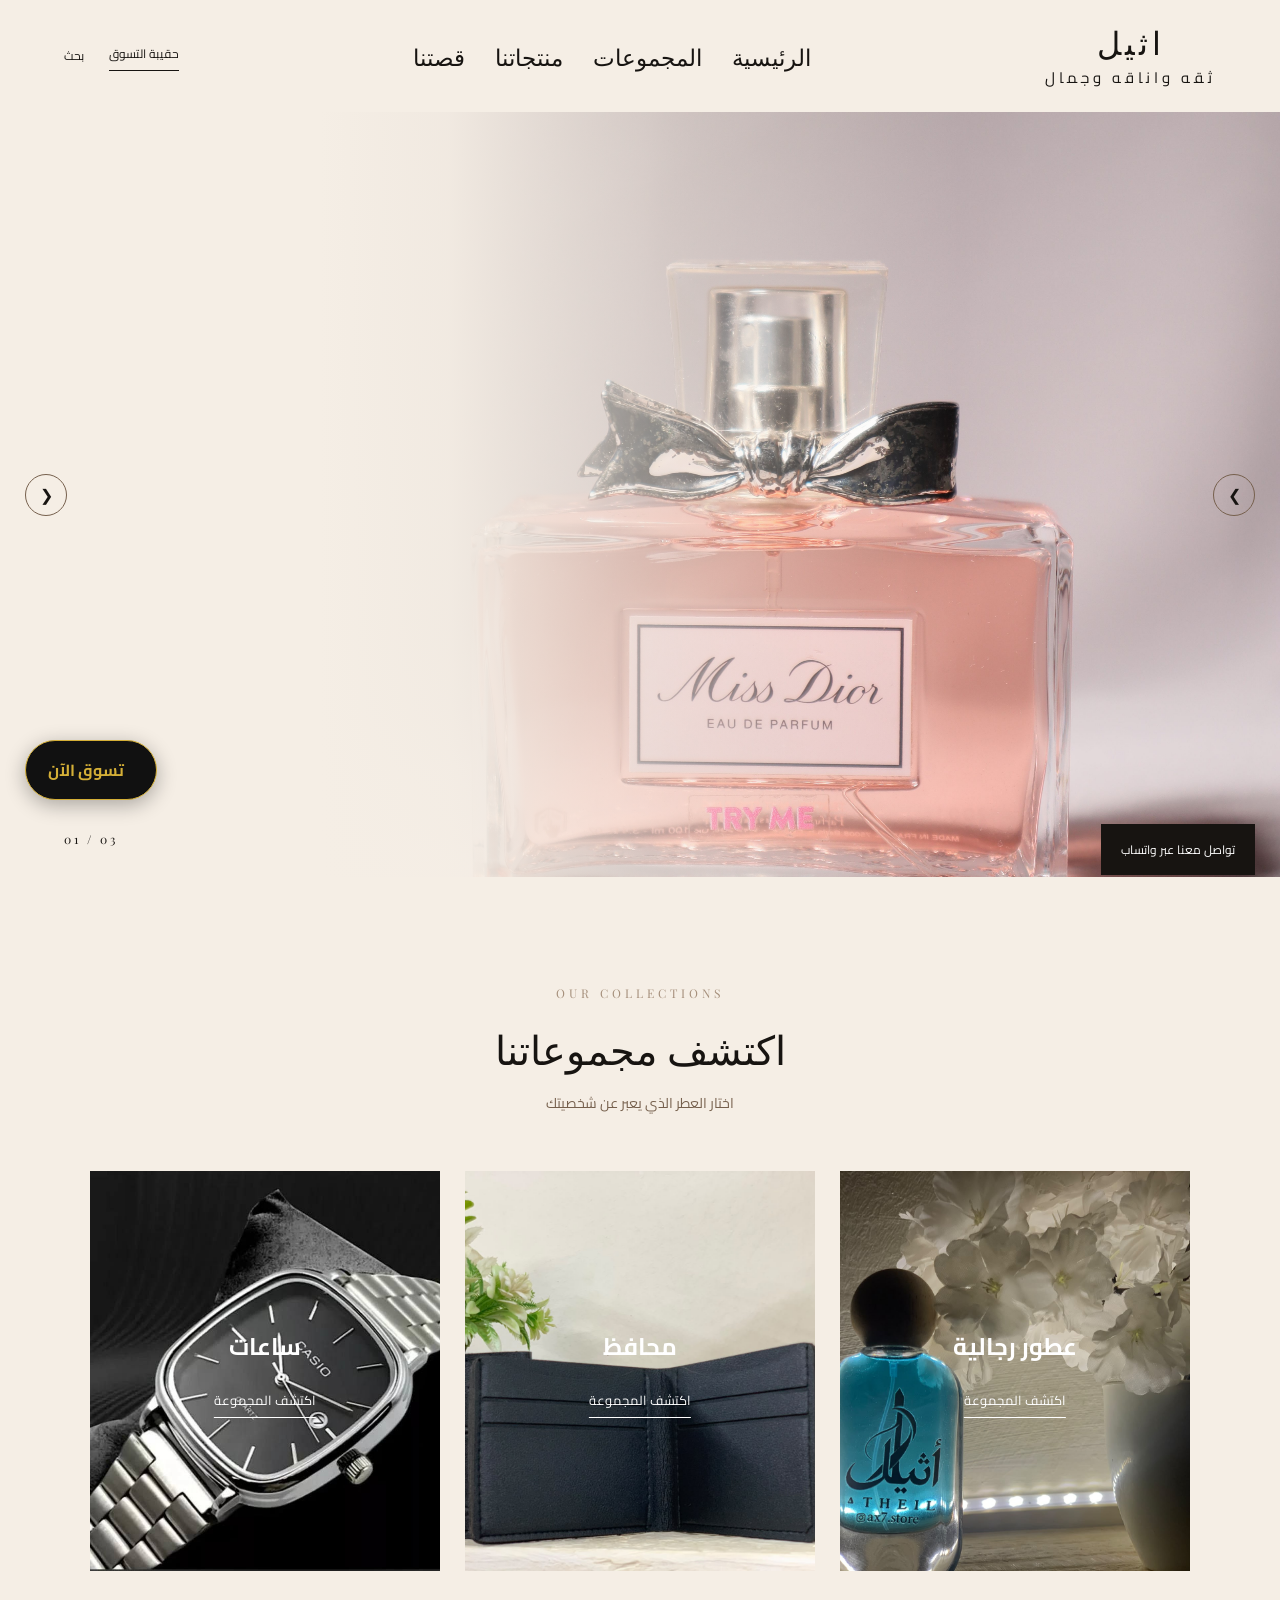
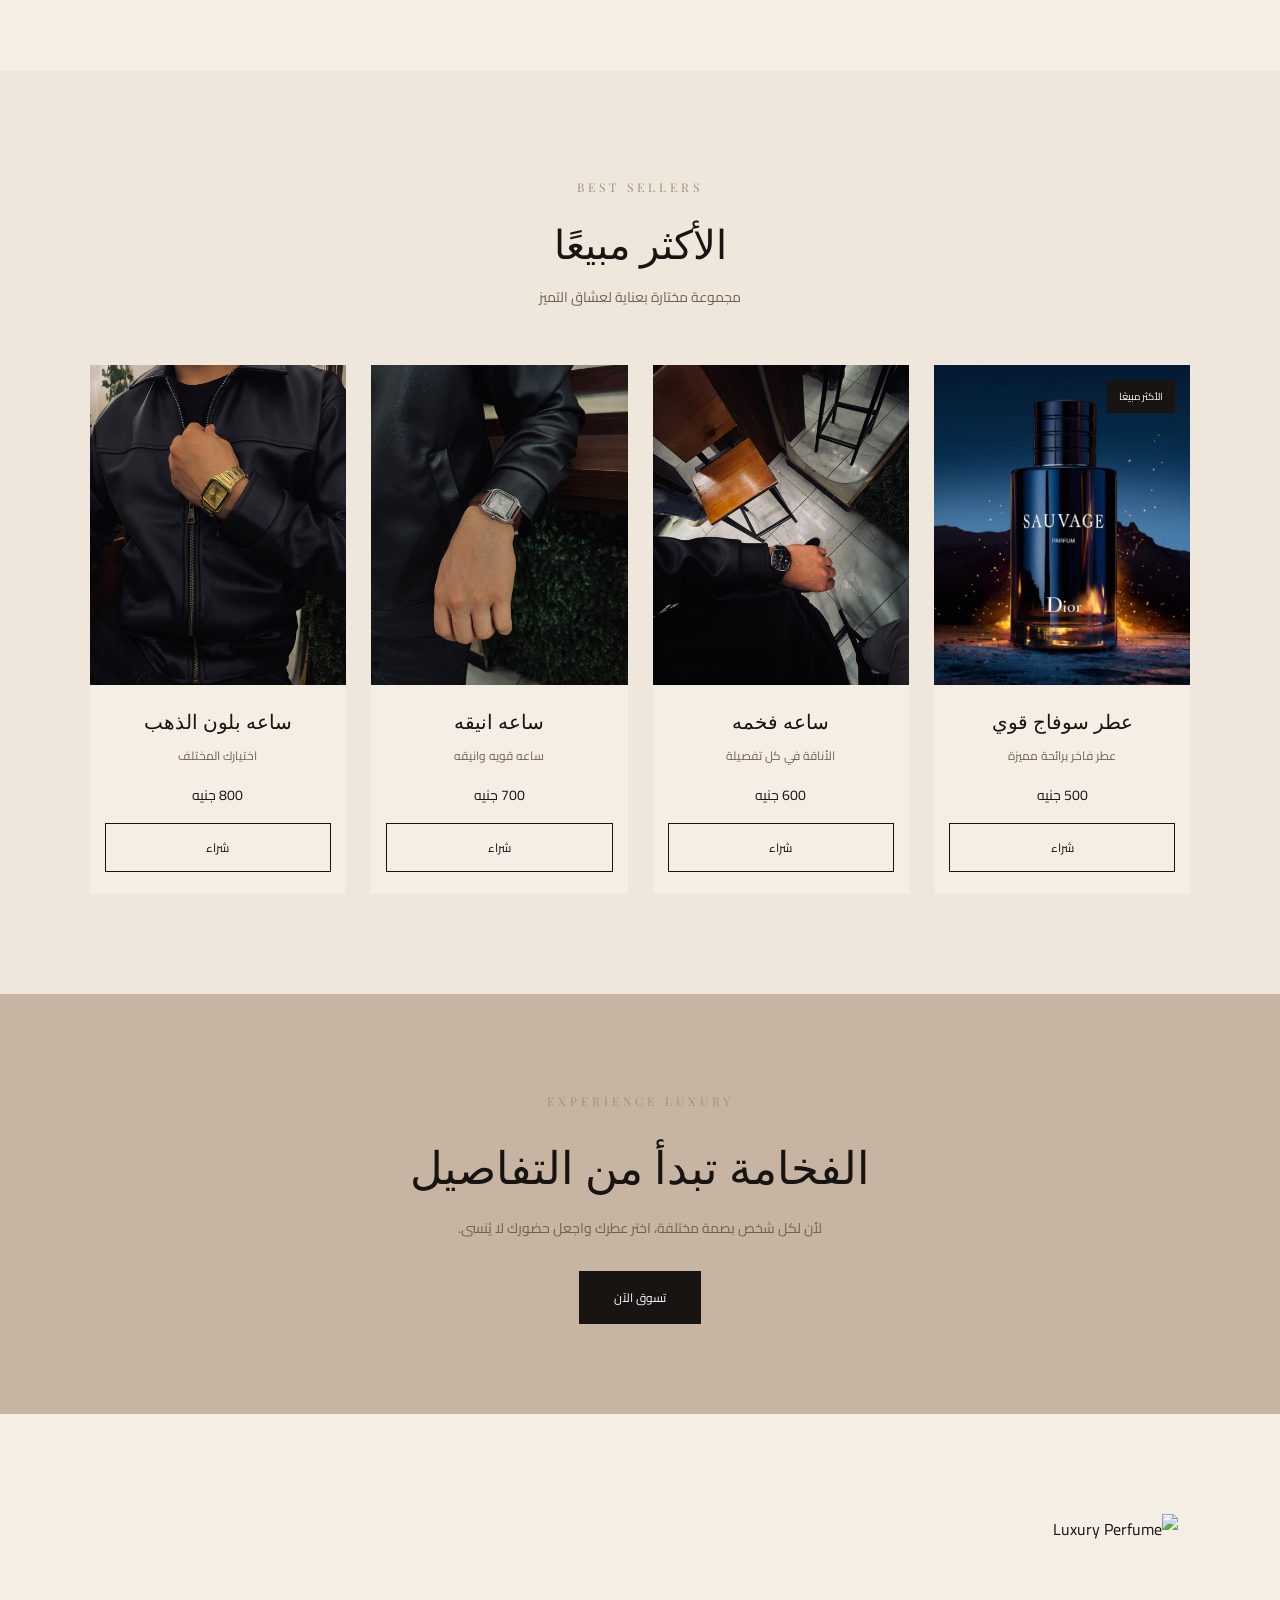
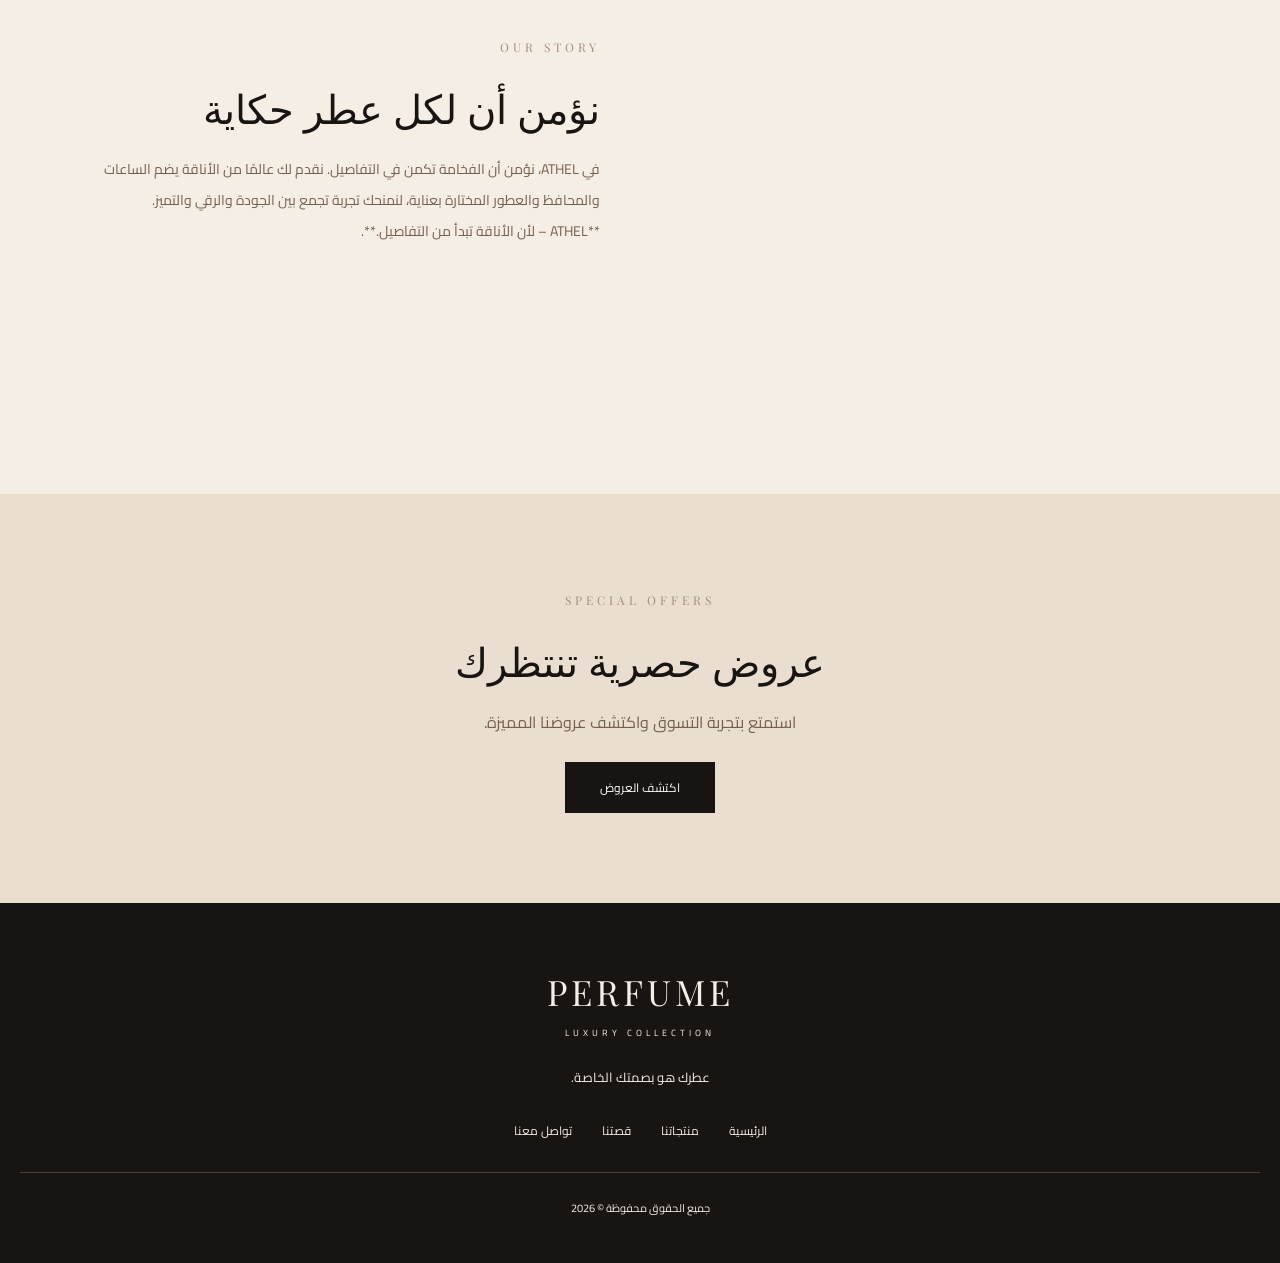
==== index.html @ c9f902d3 "Add files via upload" ====
<!DOCTYPE html>
<html lang="ar" dir="rtl">

<head>
    <meta charset="UTF-8">
    <meta name="viewport" content="width=device-width, initial-scale=1.0">

    <title>Luxury Perfume | عالم العطور الفاخرة</title>

    <link rel="stylesheet" href="./athel.css">
</head>

<body>

    <!-- Announcement Bar -->
<!-- 
    <div class="announcement">
        <p>اكتشف عالم الأناقة مع مجموعتنا الحصرية من العطور</p>
    </div>
 -->

    <!-- Header -->

    <header class="header">

        <nav class="navbar">

            <div class="nav-links">
                <a href="#home">الرئيسية</a>
                <a target="" href="index.html#collections">المجموعات</a>
                <a target="_blank" href="المنتجات.html">منتجاتنا</a>
                <a href="#about">قصتنا</a>
            </div>


            <div class="logo">
            <a href="#home"><h1 style="cursor: pointer;">اثيل</h1></a> 
                <span>ثقه واناقه وجمال</span>
            </div>


            <div class="nav-actions">

                <a href="#contact" class="search-btn">بحث</a>

                <a href="#products" class="cart-btn">
                    حقيبة التسوق
                </a>

            </div>

        </nav>

    </header>


    <!-- Hero Section -->

    <main>

        <section id="home" class="hero">

            <div class="hero-slides">

                <div class="hero-slide active"
                    style="background-image: url('./pexels-fashionneedles-32630385.jpg');">
                </div>

                <div class="hero-slide"
                    style="background-image: url('./pexels-rehman-yousaf-321165099-14490634.jpg');">
                </div>

                <div class="hero-slide"
                    style="background-image: url('./pexels-k-vi-le-nguy-n-513955044-16239693.jpg');">
                </div>

            </div>


            <div class="hero-overlay"></div>


            <div class="hero-content">

                <span>THE ART OF LUXURY</span>

                <h2>
                    عطرك هو <br>
                    بصمتك الخاصة
                </h2>

                <p>
                    اكتشف مجموعة استثنائية من العطور
                    التي تجمع بين الفخامة والجاذبية.
                </p>

                <a href="#collections" class="hero-btn">
                    اكتشف مجموعتنا
                </a>

            </div>


            <button class="slider-prev">&#10094;</button>

            <button class="slider-next">&#10095;</button>


            <div class="slider-dots"></div>


            <div class="hero-number">
                01 / 03
            </div>

        </section>


        <!-- Categories -->

        <section id="collections" class="collections">

            <div class="section-heading">

                <span>OUR COLLECTIONS</span>

                <h2>اكتشف مجموعاتنا</h2>

                <p>
                    اختار العطر الذي يعبر عن شخصيتك
                </p>

            </div>


            <div class="collection-container">

                <div class="collection-card-men">
                    <a href="#products">
    <img class="ime" src="./WhatsApp Image 2026-11-04 at 9.52.10 PM.jpeg" alt="">
</a>
                    <!-- <img class="ime" src="./luxury-black-perfume-bottle-with-gold-cap-dark-textured-background.jpg" alt=""> -->
                    <div class="collection-info">

                        <h3>عطور رجالية</h3>

                        <a href="#products">اكتشف المجموعة</a>

                    </div>

                </div>


                <div class="collection-card-women">
                <div>
                    <a href="#products">
                    <img src="./WhatsApp Image 2026-11-04 at 9.57.08 PM.jpeg" alt="" class="ime">
                    </a>
                </div>    
                <!-- <img src="./pexels-fashionneedles-32630384.jpg" alt="" class="ime"> -->
                    <div class="collection-info">

                        <h3>محافظ</h3>

                        <a href="#products">اكتشف المجموعة</a>

                    </div>

                </div>


                <div class="collection-card-unisex">
                    <a href="#products">
                        <img class="ime" src="./silver watch.jpeg
                        " alt="">
                    </a>
                    <!-- <img class="ime" src="./pexels-k-vi-le-nguy-n-513955044-16239693.jpg" alt=""> -->
                    <div class="collection-info">

                        <h3>ساعات</h3>

                        <a href="#products">اكتشف المجموعة</a>

                    </div>

                </div>

            </div>

        </section>


        <!-- Featured Products -->

        <section id="products" class="products">

            <div class="section-heading">

                <span>BEST SELLERS</span>

                <h2>الأكثر مبيعًا</h2>

                <p>
                    مجموعة مختارة بعناية لعشاق التميز
                </p>

            </div>


            <div class="products-container">


                <article class="product-card">

                    <div class="product-image">
                    <a target="_blank" href="https://wa.me/201154419037?text=اريد الاستفسار عن عطر السوفاج">
                        <img src="./Dior-Sauvage-ديور-ساڤاج-768x830.jpg" alt="Perfume One">

                        <span class="product-badge">الأكثر مبيعًا</span>
                    </a>
                    </div>

                    <div class="product-info">

                        <h3>عطر سوفاج قوي</h3>

                        <p>عطر فاخر برائحة مميزة</p>

                        <span class="price">500 جنيه</span>

                    <a href="https://wa.me/201154419037?text=اريد الاستفسار عن عطر السوفاج" target="_blank"><button>شراء</button></a>    

                    </div>

                </article>


                <article class="product-card">

                    <div class="product-image">

                    <a target="_blank" href="https://wa.me/201154419037?text=اريد الاستفسار عن الساعه الفخمه">   <img src="./WhatsApp Image 2026-11-04 at 9.48.28 PM.jpeg" alt="Perfume Two"></a>

                    </div>

                    <div class="product-info">

                        <h3>ساعه فخمه</h3>

                        <p>الأناقة في كل تفصيلة</p>

                        <span class="price">600 جنيه</span>

                    <a target="_blank" href="https://wa.me/201154419037?text=اريد الاستفسار عن الساعه الفخمه""><button>شراء</button></a>    

                    </div>

                </article>


                <article class="product-card">

                    <div class="product-image">

                    <a target="_blank" href="https://wa.me/201154419037?text=اريد الاستفسار عن الساعه الانيقه"><img src="./WhatsApp Image 2026-11-04 at 9.48.27 PM.jpeg" alt="Perfume Three"></a> 

                    </div>

                    <div class="product-info">

                        <h3>ساعه انيقه</h3>

                        <p>ساعه قويه وانيقه</p>

                        <span class="price">700 جنيه</span>

                    <a target="_blank" href="https://wa.me/201154419037?text=اريد الاستفسار عن الساعه الانيقه"><button>شراء</button></a>    

                    </div>

                </article>


                <article class="product-card">

                    <div class="product-image">

                    <a target="_blank" href="https://wa.me/201154419037?text=اريد الاستفسار عن الساعه الذهب"><img  src="./WhatsApp Image 2026-11-04 at 9.49.28 PM.jpeg" alt="Perfume Four"></a>    

                    </div>

                    <div class="product-info">

                        <h3>ساعه بلون الذهب</h3>

                        <p>اختيارك المختلف</p>

                        <span class="price">800 جنيه</span>

                    <a target="_blank" href="https://wa.me/201154419037?text=اريد الاستفسار عن الساعه الذهب"><button>شراء</button></a> 

                    </div>

                </article>


            </div>

        </section>


        <!-- Luxury Banner -->

        <section class="luxury-banner">

            <div class="banner-content">

                <span>EXPERIENCE LUXURY</span>

                <h2>الفخامة تبدأ من التفاصيل</h2>

                <p>
                    لأن لكل شخص بصمة مختلفة،
                    اختر عطرك واجعل حضورك لا يُنسى.
                </p>

                <a href="#products">تسوق الآن</a>

            </div>

        </section>


        <!-- About -->

        <section id="about" class="about">

            <div class="about-image">

                <img src="./تستوحي لوتاه للعطور ابتكاراتها النابضة بالفخامة من العطور من التراث الشرقي الأصيل الممزوج بالشذى الفرنسي ليقدم توليفات مميزة وفريدة من نوعها, سلكى عود__.jfif" alt="Luxury Perfume">

            </div>


            <div class="about-content">

                <span>OUR STORY</span>

                <h2>نؤمن أن لكل عطر حكاية</h2>

                <p>
في ATHEL، نؤمن أن الفخامة تكمن في التفاصيل.

نقدم لك عالمًا من الأناقة يضم الساعات والمحافظ والعطور المختارة بعناية، لنمنحك تجربة تجمع بين الجودة والرقي والتميز.

**ATHEL – لأن الأناقة تبدأ من التفاصيل.**.
                </p>

                <!-- <a href="#contact">اعرف المزيد</a> -->

            </div>

        </section>


        <!-- Offers -->

        <section id="offers" class="offers">

            <span>SPECIAL OFFERS</span>

            <h2>عروض حصرية تنتظرك</h2>

            <p>
                استمتع بتجربة التسوق واكتشف عروضنا المميزة.
            </p>

            <a href="#products">اكتشف العروض</a>

        </section>


        <!-- Contact -->

        <!-- <section id="contact" class="contact">

            <div class="section-heading">

                <span>CONTACT US</span>

                <h2>يسعدنا تواصلك معنا</h2>

            </div>


            <form class="contact-form">

                <input type="text" placeholder="الاسم بالكامل">

                <input type="tel" placeholder="رقم الهاتف">

                <input type="email" placeholder="البريد الإلكتروني">

                <textarea placeholder="اكتب رسالتك هنا"></textarea>

                <button type="submit">إرسال الرسالة</button>

            </form>

        </section> -->

    </main>


    <!-- Footer -->

    <footer class="footer">

        <div class="footer-logo">

            <h2>PERFUME</h2>

            <span>LUXURY COLLECTION</span>

        </div>


        <p>عطرك هو بصمتك الخاصة.</p>


        <div class="footer-links">

            <a href="#home">الرئيسية</a>

            <a href="#products">منتجاتنا</a>

            <a href="#about">قصتنا</a>

            <a href="#contact">تواصل معنا</a>

        </div>


        <p class="copyright">
            جميع الحقوق محفوظة © 2026
        </p>

    </footer>


    <!-- WhatsApp Button -->

    <a href="https://wa.me/201154419037" class="whatsapp">
        تواصل معنا عبر واتساب
    </a>

    <!-- Floating Shop Button -->
<a href="المنتجات.html" class="shop-float" target="_blank">

    <i class="fa-solid fa-bag-shopping"></i>

    <span>تسوق الآن</span>

</a>

    <script src="./ath.js"></script>

</body>

</html>
---- athel.css ----
/* ==========================
   1. COLORS & GLOBAL
========================== */

@import url('https://fonts.googleapis.com/css2?family=Cairo:wght@400;500;600;700&family=Playfair+Display:wght@400;500;600&display=swap');

:root {
    --cream: #F5EEE5;
    --ivory: #E9DED0;
    --sand: #C7B4A2;
    --taupe: #A58F7B;
    --brown: #76604D;
    --black: #171411;
    --white: #FFFFFF;
}

* {
    margin: 0;
    padding: 0;
    box-sizing: border-box;
}

html {
    scroll-behavior: smooth;
}

body {
    background: var(--cream);
    color: var(--black);
    font-family: 'Cairo', sans-serif;
}

a {
    text-decoration: none;
    color: inherit;
}

button,
input,
textarea {
    font: inherit;
}

button {
    cursor: pointer;
}

img {
    display: block;
    max-width: 100%;
}


/* ==========================
   2. ANNOUNCEMENT
========================== */

.announcement {
    background: var(--black);
    color: var(--cream);
    text-align: center;
    padding: 9px 15px;
    font-size: 12px;
    letter-spacing: 1px;
}

/* ==========================
   3. HEADER
========================== */

.header {
    width: 100%;
    padding: 20px 5%;
    background: var(--cream);
}

.navbar {
    display: flex;
    align-items: center;
    justify-content: space-between;
    direction: ltr;
    gap: 25px;
    flex-direction: row-reverse;
}

.logo {
    order: -1;
    text-align: center;
    flex-shrink: 0;
}

.logo h1 {
    font-family: 'Playfair Display', serif;
    font-size: 32px;
    font-weight: 400;
    letter-spacing: 4px;
}

.logo span {
    display: block;
    font-size: 15px;
    letter-spacing: 4px;
}

.nav-links {
    display: flex;
    align-items: center;
    gap: 30px;
    direction: ltr;
    flex-direction: row-reverse;
}

.nav-links a {
    font-family: 'Playfair Display', serif;
    font-size: 23px;
    transition: 0.3s;
}

.nav-links a:hover {
    color: var(--taupe);
}

.nav-actions {
    display: flex;
    align-items: center;
    gap: 25px;
    direction: ltr;
    font-size: 12px;
}

.search-btn {
    border-bottom: 1px solid transparent;
}

.search-btn:hover {
    border-color: var(--black);
}

.cart-btn {
    border-bottom: 1px solid var(--black);
    padding-bottom: 5px;
}


/* ==========================
   4. HERO SECTION
========================== */

.hero {
    position: relative;
    width: 100%;
    height: 85vh;
    min-height: 600px;
    max-height: 850px;

    display: flex;
    align-items: center;

    direction: ltr;
    overflow: hidden;

    background: var(--ivory);
}

.hero-slides {
    position: absolute;
    top: 0;
    right: 0;

    width: 80%;
    height: 100%;
}

.hero-slide {
    position: absolute;
    inset: 0;

    background-size: cover;
    background-position: center;

    opacity: 0;
    transition: opacity 1s ease;
}

.hero-slide.active {
    opacity: 1;
}

.hero-overlay {
    position: absolute;
    inset: 0;
    z-index: 1;

    background: linear-gradient(
        to right,
        var(--cream) 25%,
        rgba(245, 238, 229, 0.95) 35%,
        rgba(245, 238, 229, 0.45) 55%,
        transparent 75%
    );
}

.hero-content {
    position: relative;
    z-index: 2;

    width: 48%;
    padding: 0 7%;

    direction: rtl;
    text-align: right;
}


.hero-content span {
    display: block;

    font-family: 'Playfair Display', serif;
    font-size: 13px;
    letter-spacing: 4px;

    color: var(--taupe);
    margin-bottom: 25px;
}

.hero-content h2 {
    font-family: 'Playfair Display', serif;
    font-size: clamp(42px, 5vw, 68px);
    font-weight: 400;
    line-height: 1.35;

    margin-bottom: 20px;
}

.hero-content p {
    max-width: 400px;

    color: var(--brown);
    font-size: 14px;
    line-height: 2;

    margin-bottom: 30px;
}

.hero-btn {
    display: inline-block;

    background: var(--black);
    color: var(--white);

    padding: 15px 35px;
    font-size: 12px;

    transition: 0.3s;
}

.hero-btn:hover {
    background: var(--brown);
    transform: translateY(-3px);
}


/* HERO ARROWS */

.slider-prev,
.slider-next {
    position: absolute;
    top: 50%;
    transform: translateY(-50%);

    z-index: 4;

    width: 42px;
    height: 42px;

    border: 1px solid var(--brown);
    border-radius: 50%;

    background: transparent;
    color: var(--black);

    transition: 0.3s;
}

.slider-prev {
    right: 25px;
}

.slider-next {
    left: 25px;
}

.slider-prev:hover,
.slider-next:hover {
    background: var(--black);
    color: var(--white);
}


/* HERO DOTS */

.slider-dots {
    position: absolute;
    bottom: 30px;
    left: 50%;

    transform: translateX(-50%);

    display: flex;
    gap: 12px;

    z-index: 4;
}

.slider-dots span {
    width: 8px;
    height: 8px;

    border-radius: 50%;
    background: var(--taupe);

    cursor: pointer;
}

.slider-dots span.active {
    background: var(--black);
    transform: scale(1.3);
}


/* HERO NUMBER */

.hero-number {
    position: absolute;
    bottom: 30px;
    left: 5%;

    z-index: 4;

    font-family: 'Playfair Display', serif;
    font-size: 12px;
    letter-spacing: 3px;
}


/* ==========================
   5. SECTION HEADINGS
========================== */

.section-heading {
    text-align: center;
    margin-bottom: 55px;
}

.section-heading span,
.about-content span,
.luxury-banner span,
.offers span {
    font-family: 'Playfair Display', serif;
    font-size: 12px;
    letter-spacing: 4px;
    color: var(--taupe);
}

.section-heading h2 {
    font-family: 'Playfair Display', serif;
    font-size: 40px;
    font-weight: 400;
    margin: 15px 0;
}

.section-heading p {
    color: var(--brown);
    font-size: 14px;
}


/* ==========================
   6. COLLECTIONS
========================== */

.collections {
    padding: 100px 7%;
    background: var(--cream);
}

.collection-container {
    display: grid;
    grid-template-columns: repeat(3, 1fr);
    gap: 25px;
}

.collection-card {
    position: relative;

    min-height: 400px;

    display: flex;
    align-items: end;
    justify-content: center;

    padding: 35px;

    background-color: var(--sand);
    background-size: cover;
    background-position: center;

    overflow: hidden;
}

.collection-card::before {
    content: "";
    position: absolute;
    inset: 0;

    background: linear-gradient(
        to top,
        rgba(23, 20, 17, 0.7),
        transparent
    );
}

.collection-info {
    position: absolute;
    z-index: 2;
    text-align: center;
    color: var(--white);
    width: 100%;
    top: 50%;
    left: 50%;
    transform: translate(-50%,-50%);
}

.collection-info h3 {
    font-size: 24px;
    margin-bottom: 15px;
}

.collection-info a {
    display: inline-block;
    border-bottom: 1px solid var(--white);
    padding-bottom: 5px;
    font-size: 13px;
}


/* ==========================
   7. PRODUCTS
========================== */

.products {
    padding: 100px 7%;
    background: #EFE6DC;
}

.ime {
    width: 100%;
    height: 100%;
    object-fit: cover;
    position: absolute;
    cursor: pointer;
    transition: all 0.4s ease;
}

.ime:hover {
    transform: scale(1.1);
    filter: brightness(50%);
    border: 2px solid gold;
}

.products-container {
    display: grid;
    grid-template-columns: repeat(4, 1fr);
    gap: 25px;
}

.product-card {
    background: var(--cream);
    transition: 0.3s;
}

.product-card:hover {
    transform: translateY(-7px);
}

.product-image {
    height: 320px;
    position: relative;
    overflow: hidden;
    background: var(--ivory);
    cursor: pointer;
}

.product-image img {
    width: 100%;
    height: 100%;
    object-fit: cover;
    transition: 0.5s;
}

.product-card:hover .product-image img {
    transform: scale(1.06);
}

.product-badge {
    position: absolute;
    top: 15px;
    right: 15px;

    background: var(--black);
    color: var(--white);

    padding: 7px 12px;
    font-size: 10px;
}

.product-info {
    padding: 22px 15px;
    text-align: center;
}
.collection-card-men{
    position: relative;
    min-height: 400px;
    cursor: pointer;
}

.collection-card-unisex{
    position: relative;
    min-height: 400px;
}

.collection-card-women{
    position: relative;
    min-height: 400px;
    cursor: pointer;
}
.product-info h3 {
    font-family: 'Playfair Display', serif;
    font-size: 20px;
    font-weight: 400;
}

.product-info p {
    color: var(--brown);
    font-size: 12px;
    margin: 10px 0;
}

.price {
    display: block;
    font-size: 14px;
    margin: 15px 0;
}

.product-info button {
    width: 100%;
    padding: 12px;

    border: 1px solid var(--black);
    background: transparent;

    color: var(--black);
    font-size: 12px;

    transition: 0.3s;
}

.product-info button:hover {
    background: var(--black);
    color: var(--white);
}


/* ==========================
   8. LUXURY BANNER
========================== */

.luxury-banner {
    min-height: 420px;

    display: flex;
    align-items: center;
    justify-content: center;

    text-align: center;

    padding: 70px 20px;

    background: var(--sand);
}

.banner-content h2 {
    font-family: 'Playfair Display', serif;
    font-size: 45px;
    font-weight: 400;
    margin: 20px 0;
}

.banner-content p {
    color: var(--brown);
    font-size: 14px;
    margin-bottom: 30px;
}

.banner-content a {
    display: inline-block;

    padding: 15px 35px;

    background: var(--black);
    color: var(--white);

    font-size: 12px;
}


/* ==========================
   9. ABOUT
========================== */

.about {
    padding: 100px 8%;

    display: flex;
    align-items: center;
    gap: 80px;

    background: var(--cream);
}

.about-image {
    width: 50%;
    border-radius: 3px;
}

.about-image img {
    width: 100%;
    height: 480px;
    object-fit: cover;

}

.about-content {
    width: 50%;
}

.about-content h2 {
    font-family: 'Playfair Display', serif;
    font-size: 40px;
    font-weight: 400;
    margin: 20px 0;
}

.about-content p {
    color: var(--brown);
    font-size: 14px;
    line-height: 2.2;
    margin-bottom: 30px;
}

.about-content a {
    display: inline-block;
    border-bottom: 1px solid var(--black);
    padding-bottom: 8px;
}


/* ==========================
   10. OFFERS
========================== */

.offers {
    padding: 90px 20px;
    text-align: center;
    background: var(--ivory);
}

.offers h2 {
    font-family: 'Playfair Display', serif;
    font-size: 40px;
    font-weight: 400;
    margin: 20px 0;
}

.offers p {
    color: var(--brown);
    margin-bottom: 25px;
}

.offers a {
    display: inline-block;

    padding: 14px 35px;

    background: var(--black);
    color: var(--white);

    font-size: 12px;
}


/* ==========================
   11. CONTACT
========================== */

.contact {
    padding: 100px 20px;
    background: var(--cream);
}

.contact-form {
    max-width: 650px;
    margin: auto;

    display: flex;
    flex-direction: column;
    gap: 18px;
}

.contact-form input,
.contact-form textarea {
    width: 100%;
    padding: 16px;

    border: 1px solid var(--sand);
    background: transparent;

    outline: none;
    font-size: 13px;
}

.contact-form input:focus,
.contact-form textarea:focus {
    border-color: var(--black);
}

.contact-form textarea {
    min-height: 150px;
    resize: vertical;
}

.contact-form button {
    padding: 16px;

    border: none;
    background: var(--black);
    color: var(--white);

    transition: 0.3s;
}

.contact-form button:hover {
    background: var(--brown);
}

/* الحالة قبل ظهور العنصر */

.reveal {
opacity: 0;
transform: translateY(60px);
transition: opacity 0.9s ease, transform 0.9s ease;
}

/* الحالة بعد ظهور العنصر */

.reveal.show {
opacity: 1;
transform: translateY(0);
}

/* كروت المنتجات */

.product-card,
.collection-card-men,
.collection-card-women,
.collection-card-unisex {
transition: opacity 0.8s ease, transform 0.8s ease;
}

/* حركة الصور */

.about-image img,
.product-image img {
transition: transform 0.6s ease;
}

.product-card.show:hover {
transform: translateY(-8px);
}

/* صفحة الكوليكشن */
/* ATHEEL COLLECTIONS */

.atheel-collections .atheel-collection-grid {
    display: grid;
    grid-template-columns: repeat(3, 1fr);
    gap: 25px;
    padding: 30px 5%;
}

.atheel-collections .atheel-collection-card {
    position: relative;
    display: block;
    height: 450px;
    overflow: hidden;
    border-radius: 12px;
    text-decoration: none;
    background: #111;
}

.atheel-collections .atheel-collection-card img {
    width: 100%;
    height: 100%;
    object-fit: cover;
    display: block;
    transition: transform 0.7s ease;
}

.atheel-collections .atheel-collection-card:hover img {
    transform: scale(1.08);
}

.atheel-collections .atheel-collection-overlay {
    position: absolute;
    inset: 0;
    display: flex;
    flex-direction: column;
    justify-content: flex-end;
    padding: 30px;
    color: white;
    background: linear-gradient(
        to top,
        rgba(0,0,0,0.9),
        transparent
    );
}

.atheel-collections .atheel-collection-overlay h3 {
    font-size: 30px;
    margin: 12px 0;
}

.atheel-collections .atheel-collection-overlay p {
    color: #ddd;
}

.atheel-collections .atheel-collection-overlay span {
    color: #d6b982;
}

/* Products Hero */

.products-hero {
    min-height: 350px;
    background: linear-gradient(rgba(0,0,0,.65), rgba(0,0,0,.65)),
    url("images/products-bg.jpg") center/cover;

    display: flex;
    justify-content: center;
    align-items: center;
    text-align: center;
    color: white;
}

.products-hero-content span {
    color: #c5a572;
    letter-spacing: 4px;
    font-size: 13px;
}

.products-hero-content h1 {
    font-size: 42px;
    margin: 15px 0;
}

.products-hero-content p {
    color: #ddd;
}


/* Products Section */

.atheel-products {
    padding: 80px 7%;
    background: #f8f6f2;
}

.atheel-products-heading {
    text-align: center;
    margin-bottom: 40px;
}

.atheel-products-heading span {
    color: #b18a52;
    letter-spacing: 3px;
    font-size: 13px;
}

.atheel-products-heading h2 {
    font-size: 35px;
    color: #171717;
    margin: 10px 0;
}

.atheel-products-heading p {
    color: #777;
}


/* Filter */

.products-filter {
    display: flex;
    justify-content: center;
    gap: 15px;
    flex-wrap: wrap;
    margin-bottom: 45px;
}

.products-filter button {
    border: 1px solid #d6c5a8;
    background: transparent;
    padding: 10px 25px;
    cursor: pointer;
    transition: .3s;
    font-family: inherit;
}

.products-filter button:hover,
.products-filter .filter-active {
    background: #171717;
    color: white;
    border-color: #171717;
}


/* Products Grid */

.atheel-products-grid {
    display: grid;
    grid-template-columns: repeat(4, minmax(0, 1fr));
    gap: 20px;
    width: 100%;
    align-items: stretch;
}


/* Product Card */

.atheel-products-grid .atheel-product-card {
    width: 100%;
    min-width: 0;
    height: 430px;
    margin: 0;
    box-sizing: border-box;
    display: flex;
    flex-direction: column;
    background: white;
    overflow: hidden;
    border: 1px solid #eee;
    transition: .4s;
}

.atheel-products-grid .atheel-product-card:hover {
    transform: translateY(-10px);
    box-shadow: 0 15px 35px rgba(0, 0, 0, .12);
}


/* Product Image */

.atheel-products-grid .atheel-product-image {
    width: 100%;
    height: 240px;
    flex-shrink: 0;
    position: relative;
    overflow: hidden;
    background: #eee;
}

.atheel-products-grid .atheel-product-image img {
    width: 100%;
    height: 100%;
    object-fit: cover;
    transition: .5s;
}

.atheel-products-grid .atheel-product-card:hover .atheel-product-image img {
    transform: scale(1.08);
}

.atheel-products-grid .product-badge {
    position: absolute;
    top: 15px;
    right: 15px;
    z-index: 2;
    padding: 6px 12px;
    background: #171717;
    color: white;
    font-size: 11px;
}


/* Product Info */

.atheel-products-grid .atheel-product-info {
    flex: 1;
    display: flex;
    flex-direction: column;
    padding: 20px;
}

.atheel-products-grid .atheel-product-info > span {
    color: #b18a52;
    font-size: 11px;
    letter-spacing: 2px;
}

.atheel-products-grid .atheel-product-info h3 {
    margin: 10px 0;
    color: #222;
    font-size: 19px;
}

.atheel-products-grid .atheel-product-info p {
    flex: 1;
    color: #888;
    font-size: 13px;
    line-height: 1.8;
}


/* Price and Button */

.atheel-products-grid .product-bottom {
    display: flex;
    justify-content: space-between;
    align-items: center;
    margin-top: auto;
    padding-top: 20px;
}

.atheel-products-grid .product-bottom strong {
    color: #171717;
    font-size: 15px;
}

.atheel-products-grid .product-bottom a {
    padding: 9px 14px;
    background: #171717;
    color: white;
    text-decoration: none;
    font-size: 12px;
    transition: .3s;
}

.atheel-products-grid .product-bottom a:hover {
    background: #b18a52;
}

/* WhatsApp Floating Button products */

.whatsapp-float {
    position: fixed;
    bottom: 25px;
    left: 25px;
    z-index: 9999;

    display: flex;
    align-items: center;
    gap: 10px;

    background: #25D366;
    color: white;

    padding: 14px 20px;
    border-radius: 50px;

    text-decoration: none;
    font-size: 16px;
    font-weight: bold;

    box-shadow: 0 5px 20px rgba(0,0,0,0.25);

    animation: whatsappPulse 2s infinite;
    transition: 0.3s ease;
}

.whatsapp-float i {
    font-size: 27px;
}

.whatsapp-float:hover {
    transform: scale(1.1);
    background: #128C7E;
}

/* Floating Shop Button */

.shop-float {
    position: fixed;
    bottom: 100px;
    left: 25px;
    z-index: 9998;

    display: flex;
    align-items: center;
    gap: 10px;

    background: #111;
    color: #d4af37;

    padding: 14px 22px;
    border-radius: 50px;

    text-decoration: none;
    font-size: 16px;
    font-weight: bold;

    border: 1px solid #d4af37;

    box-shadow: 0 5px 20px rgba(0,0,0,0.3);

    transition: 0.3s ease;

    animation: shopMove 2s infinite;
}

.shop-float i {
    font-size: 22px;
}

.shop-float:hover {
    background: #d4af37;
    color: #111;
    transform: scale(1.08);
}

/* Animation */

@keyframes shopMove {
    0%, 100% {
        transform: translateY(0);
    }

    50% {
        transform: translateY(-7px);
    }
}

/* Mobile */

@media (max-width: 600px) {
    .shop-float {
        left: 15px;
        bottom: 90px;
        padding: 12px 17px;
        font-size: 14px;
    }
}

/* Pulse Animation */

@keyframes whatsappPulse {
    0% {
        box-shadow: 0 0 0 0 rgba(37,211,102,0.6);
    }

    70% {
        box-shadow: 0 0 0 15px rgba(37,211,102,0);
    }

    100% {
        box-shadow: 0 0 0 0 rgba(37,211,102,0);
    }
}


/* Products Responsive */

@media (max-width: 1000px) {
    .atheel-products-grid {
        grid-template-columns: repeat(3, minmax(0, 1fr));
    }
}

@media (max-width: 700px) {
    .atheel-products-grid {
        grid-template-columns: repeat(2, minmax(0, 1fr));
        gap: 12px;
    }

    .atheel-products-grid .atheel-product-card {
        height: 390px;
    }

    .atheel-products-grid .atheel-product-image {
        height: 190px;
    }

    .atheel-products-grid .atheel-product-info {
        padding: 12px;
    }

    .atheel-products-grid .product-bottom {
        flex-direction: column;
        align-items: flex-start;
        gap: 12px;
    }

    .products-hero-content h1 {
        font-size: 29px;
    }
}

@media (max-width: 400px) {
    .atheel-products-grid {
        grid-template-columns: 1fr;
    }
}

@media (max-width: 850px) {
    .atheel-collections .atheel-collection-grid {
        grid-template-columns: repeat(2, 1fr);
    }
}

@media (max-width: 600px) {
    .atheel-collections .atheel-collection-grid {
        grid-template-columns: 1fr;
    }

    .atheel-collections .atheel-collection-card {
        height: 380px;
    }
}
/* احترام إعدادات تقليل الحركة */

@media (prefers-reduced-motion: reduce) {
.reveal,
.product-card,
.collection-card-men,
.collection-card-women,
.collection-card-unisex {
transition: none;
transform: none;
}
}



/* ==========================
   12. FOOTER
========================== */

.footer {
    padding: 65px 20px 25px;

    text-align: center;

    background: var(--black);
    color: var(--cream);
}

.footer-logo h2 {
    font-family: 'Playfair Display', serif;
    font-size: 35px;
    font-weight: 400;
    letter-spacing: 4px;
}

.footer-logo span {
    font-size: 9px;
    letter-spacing: 4px;
}

.footer > p {
    margin: 20px 0;
    font-size: 13px;
}

.footer-links {
    display: flex;
    justify-content: center;
    flex-wrap: wrap;
    gap: 30px;
    margin: 30px 0;
}

.footer-links a {
    font-size: 12px;
    transition: 0.3s;
}

.footer-links a:hover {
    color: var(--sand);
}

.footer .copyright {
    border-top: 1px solid #49423B;
    padding-top: 25px;
    font-size: 11px;
}


/* ==========================
   13. WHATSAPP
========================== */

.whatsapp {
    position: fixed;
    bottom: 25px;
    right: 25px;

    padding: 14px 20px;

    background: var(--black);
    color: var(--white);

    font-size: 12px;
    z-index: 10;

    transition: 0.3s;
}

.whatsapp:hover {
    background: var(--brown);
}


/* ==========================
   14. RESPONSIVE
========================== */

@media (max-width: 1000px) {

    .nav-links {
        gap: 15px;
    }

    .products-container {
        grid-template-columns: repeat(2, 1fr);
    }

    .hero-content h2 {
        font-size: 45px;
    }

}


@media (max-width: 768px) {

    .header {
        padding: 20px;
    }

    .navbar {
        flex-wrap: wrap;
        justify-content: space-between;
    }

    .nav-links {
        order: 3;
        width: 100%;
        justify-content: center;
        flex-wrap: wrap;
        gap: 18px;
    }

    .logo h1 {
        font-size: 27px;
    }

    .nav-actions {
        gap: 10px;
    }


    .hero {
        height: 650px;
        min-height: 0;
    }

    .hero-slides {
        width: 100%;
    }

    .hero-overlay {
        background: linear-gradient(
            to top,
            rgba(245, 238, 229, 0.98),
            rgba(245, 238, 229, 0.8),
            transparent
        );
    }

    .hero-content {
        width: 100%;
        padding: 25px;
        text-align: center;
    }

    .hero-content p {
        margin-left: auto;
        margin-right: auto;
    }

    .hero-content h2 {
        font-size: 42px;
    }


    .collection-container {
        grid-template-columns: 1fr;
    }

    .collection-card {
        min-height: 350px;
    }


    .products-container {
        grid-template-columns: repeat(2, 1fr);
        gap: 12px;
    }

    .product-image {
        height: 220px;
    }

    .product-info {
        padding: 15px 8px;
    }


    .about {
        flex-direction: column;
        gap: 35px;
    }

    .about-image,
    .about-content {
        width: 100%;
    }

    .about-image img {
        height: 350px;
    }


    .banner-content h2,
    .offers h2 {
        font-size: 32px;
    }

}


@media (max-width: 420px) {

    .products-container {
        grid-template-columns: 1fr;
    }

    .product-image {
        height: 300px;
    }

    .nav-links a {
        font-size: 11px;
    }

    .hero-content h2 {
        font-size: 35px;
    }

}
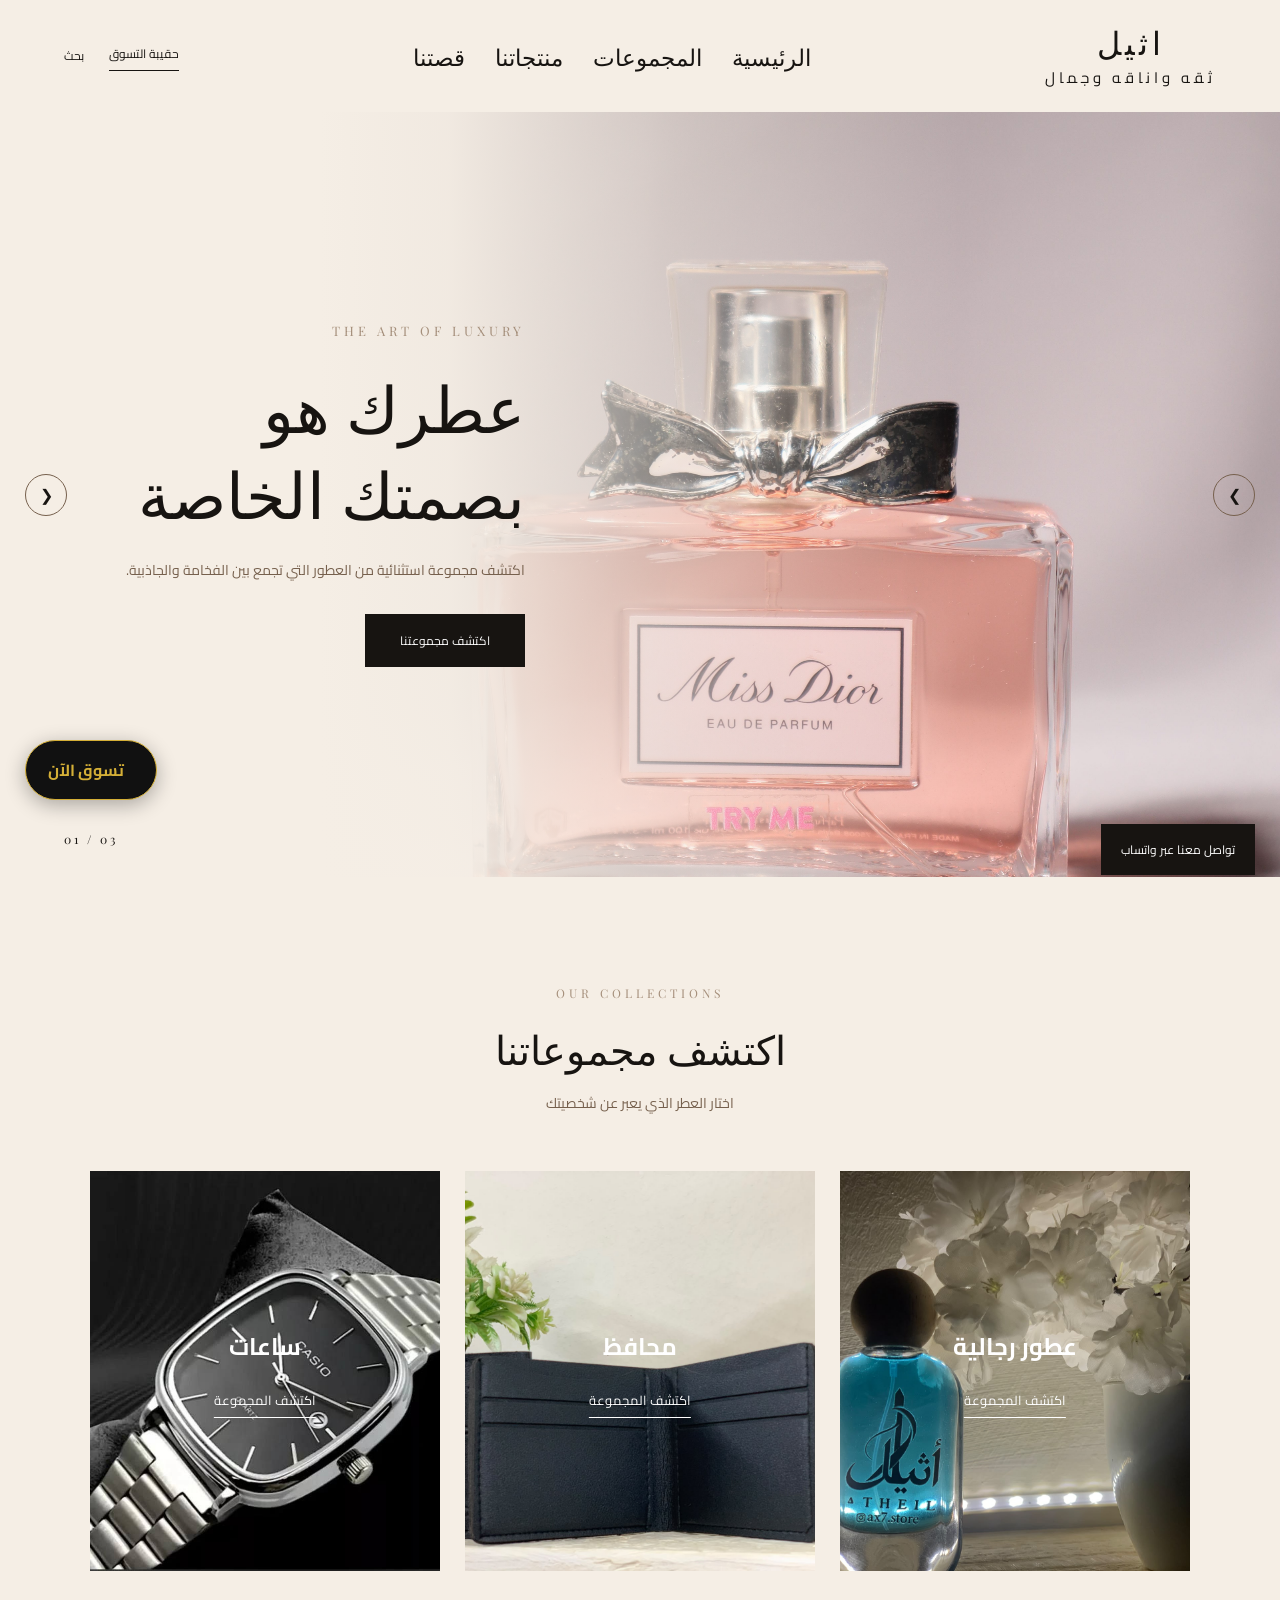
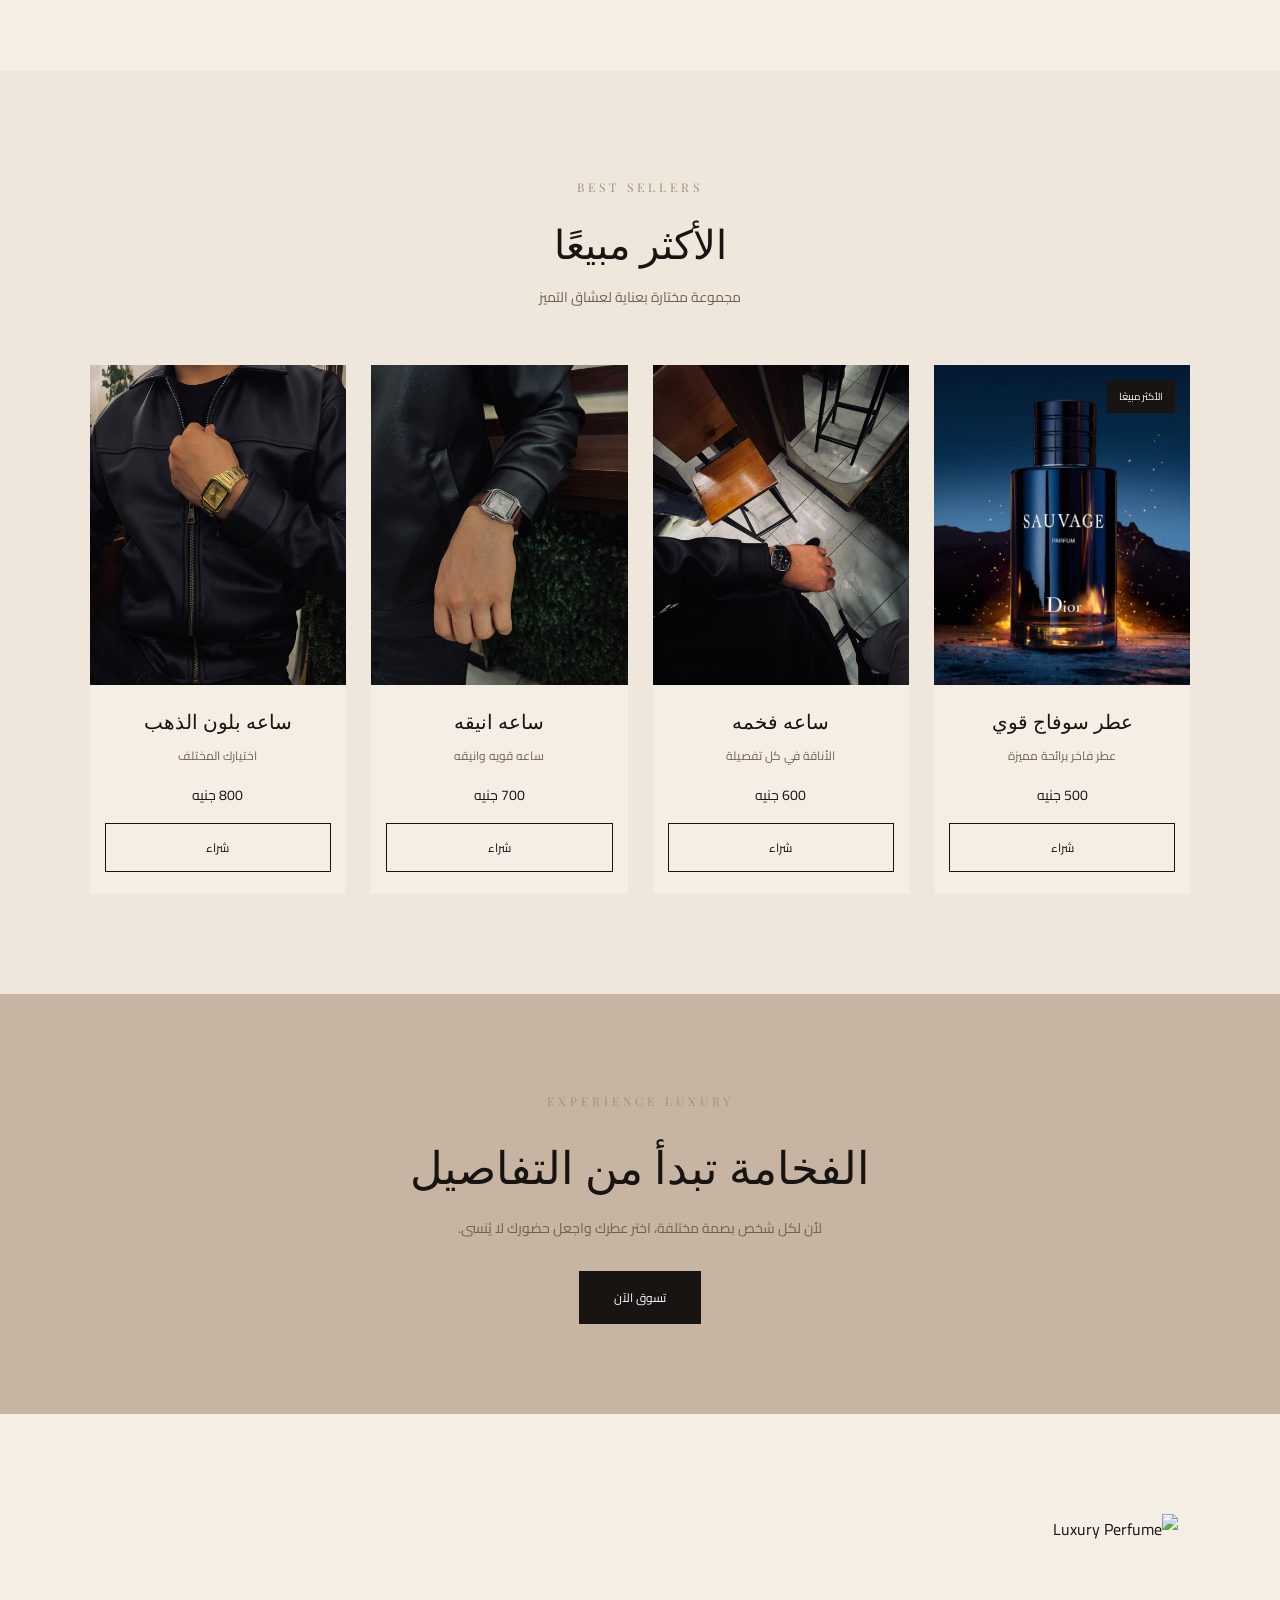
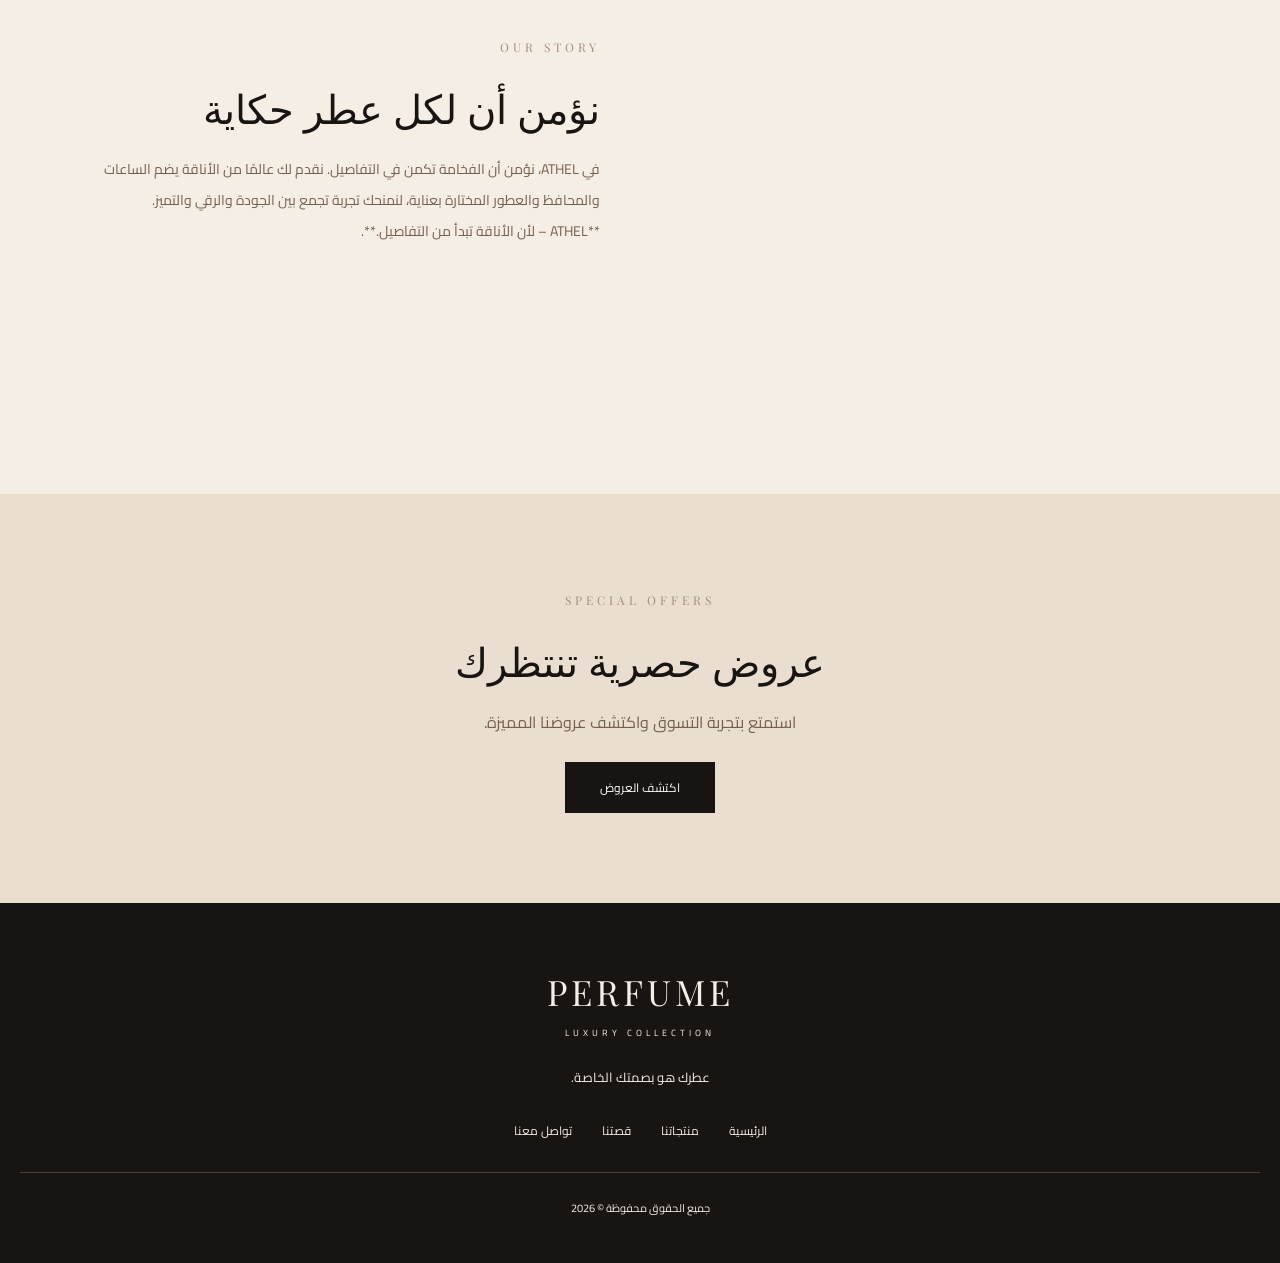
==== commit 37ad20af: "Add files via upload" ====
--- a/index.html
+++ b/index.html
@@ -337,7 +337,7 @@
 
             <div class="about-image">
 
-                <img src="./تستوحي لوتاه للعطور ابتكاراتها النابضة بالفخامة من العطور من التراث الشرقي الأصيل الممزوج بالشذى الفرنسي ليقدم توليفات مميزة وفريدة من نوعها, سلكى عود__.jfif" alt="Luxury Perfume">
+                <img src="https://encrypted-tbn0.gstatic.com/images?q=tbn:ANd9GcS9-mSEBZKLvgtTo7brJmnN79Le4nkjx1LwG0r-sGQ8vWZzv7HIvYckUGo&s=10" alt="Luxury Perfume">
 
             </div>
 
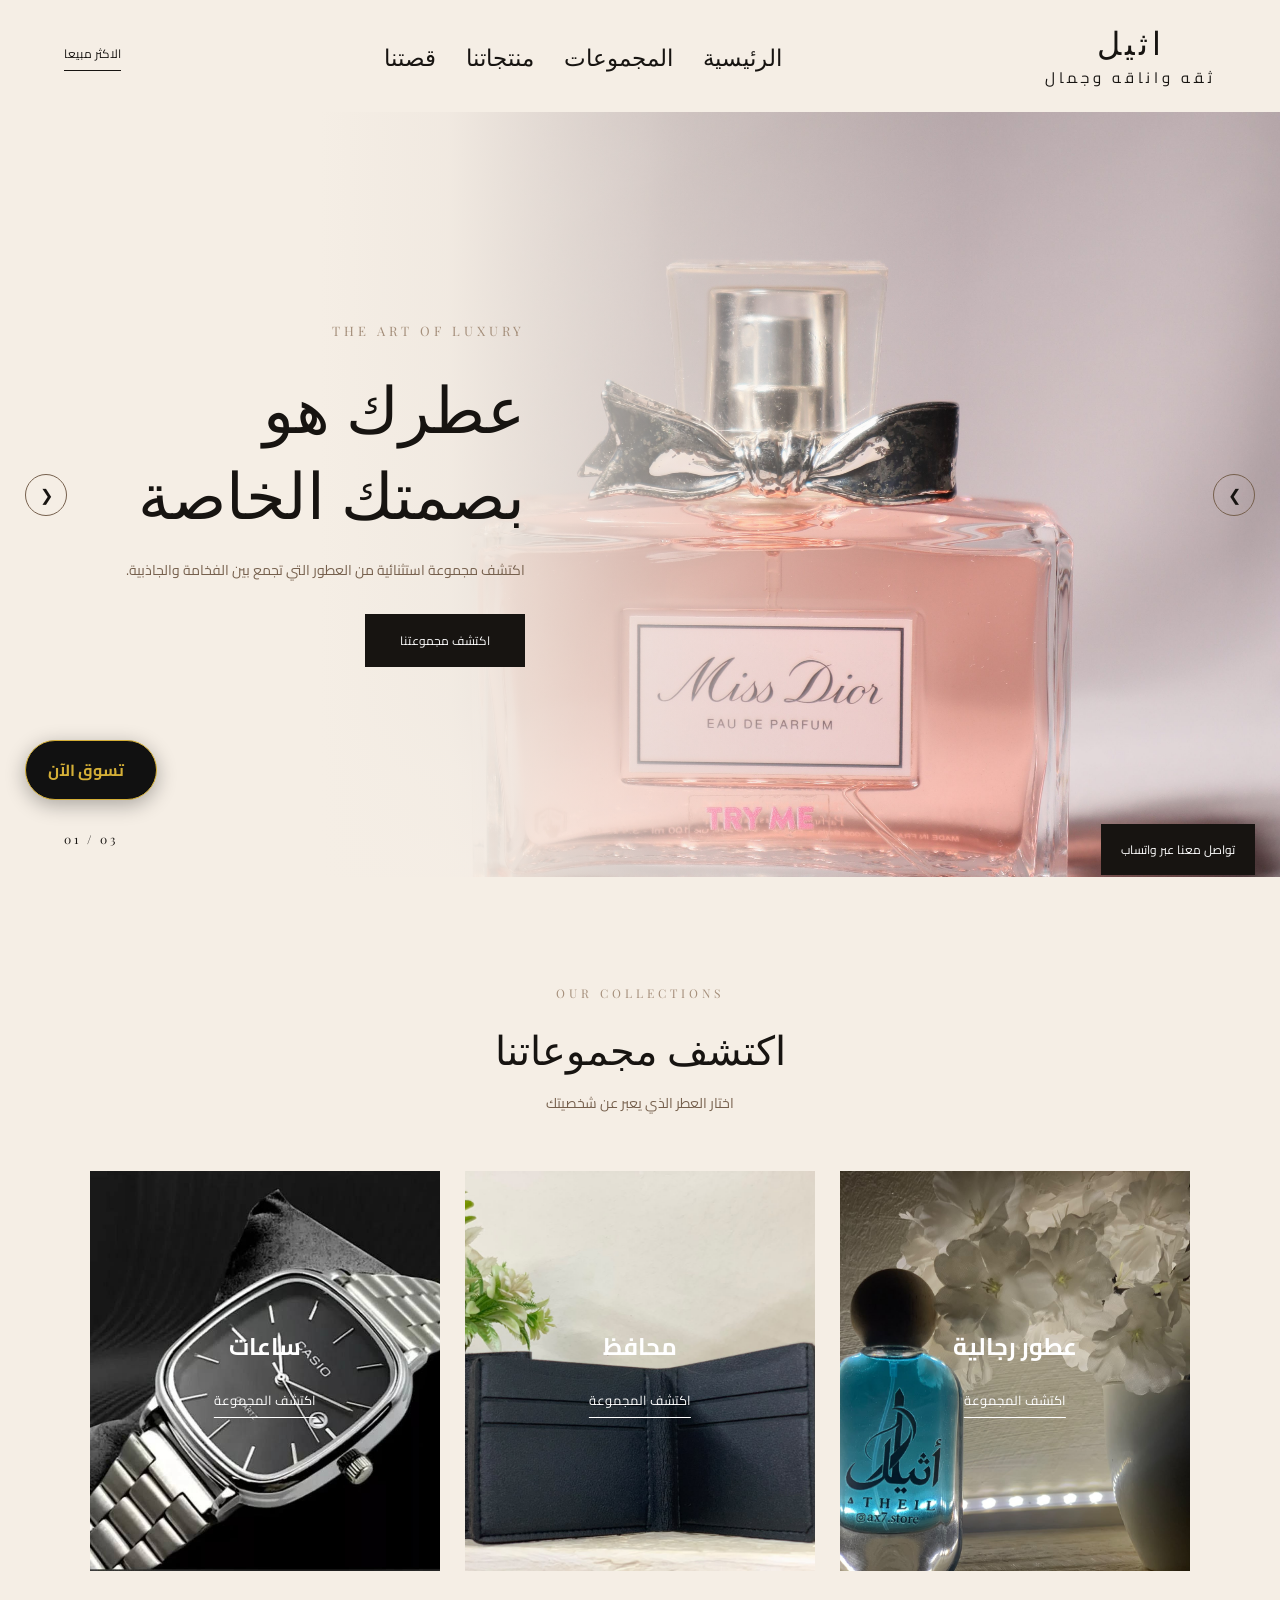
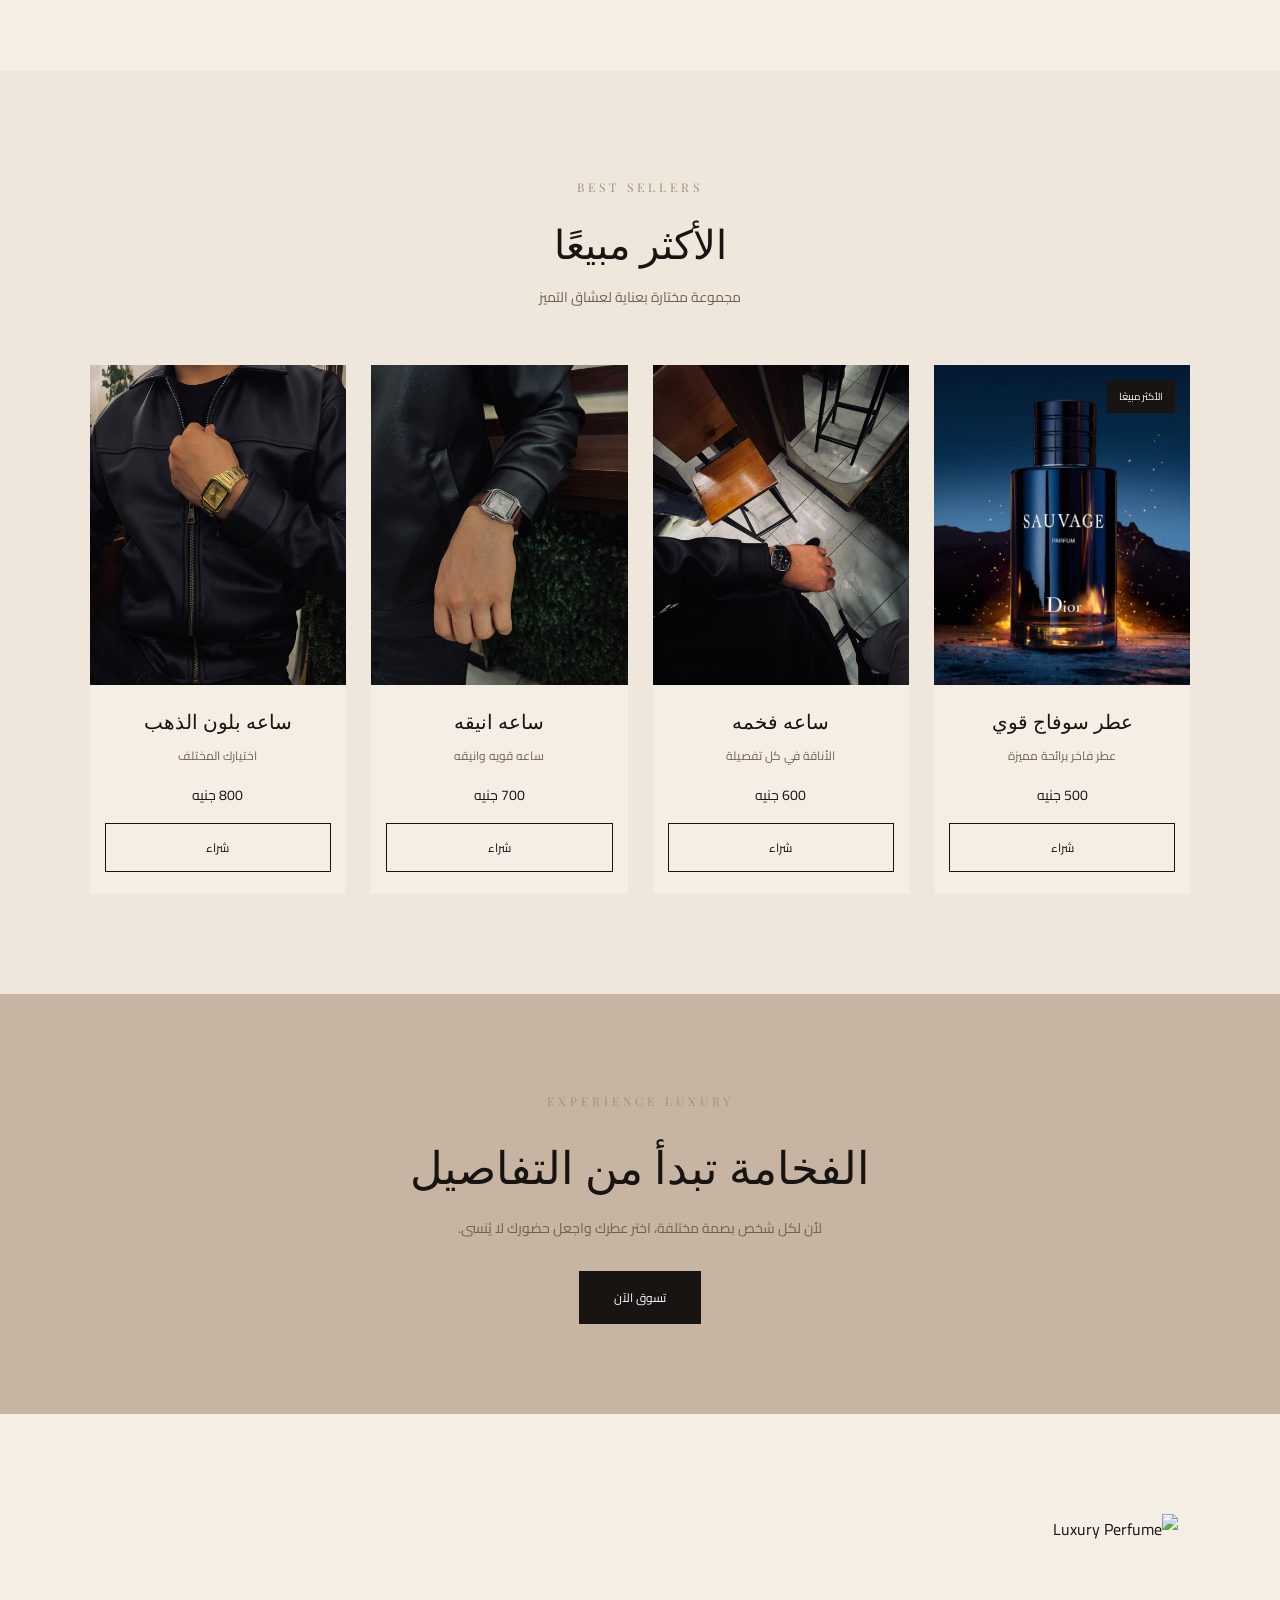
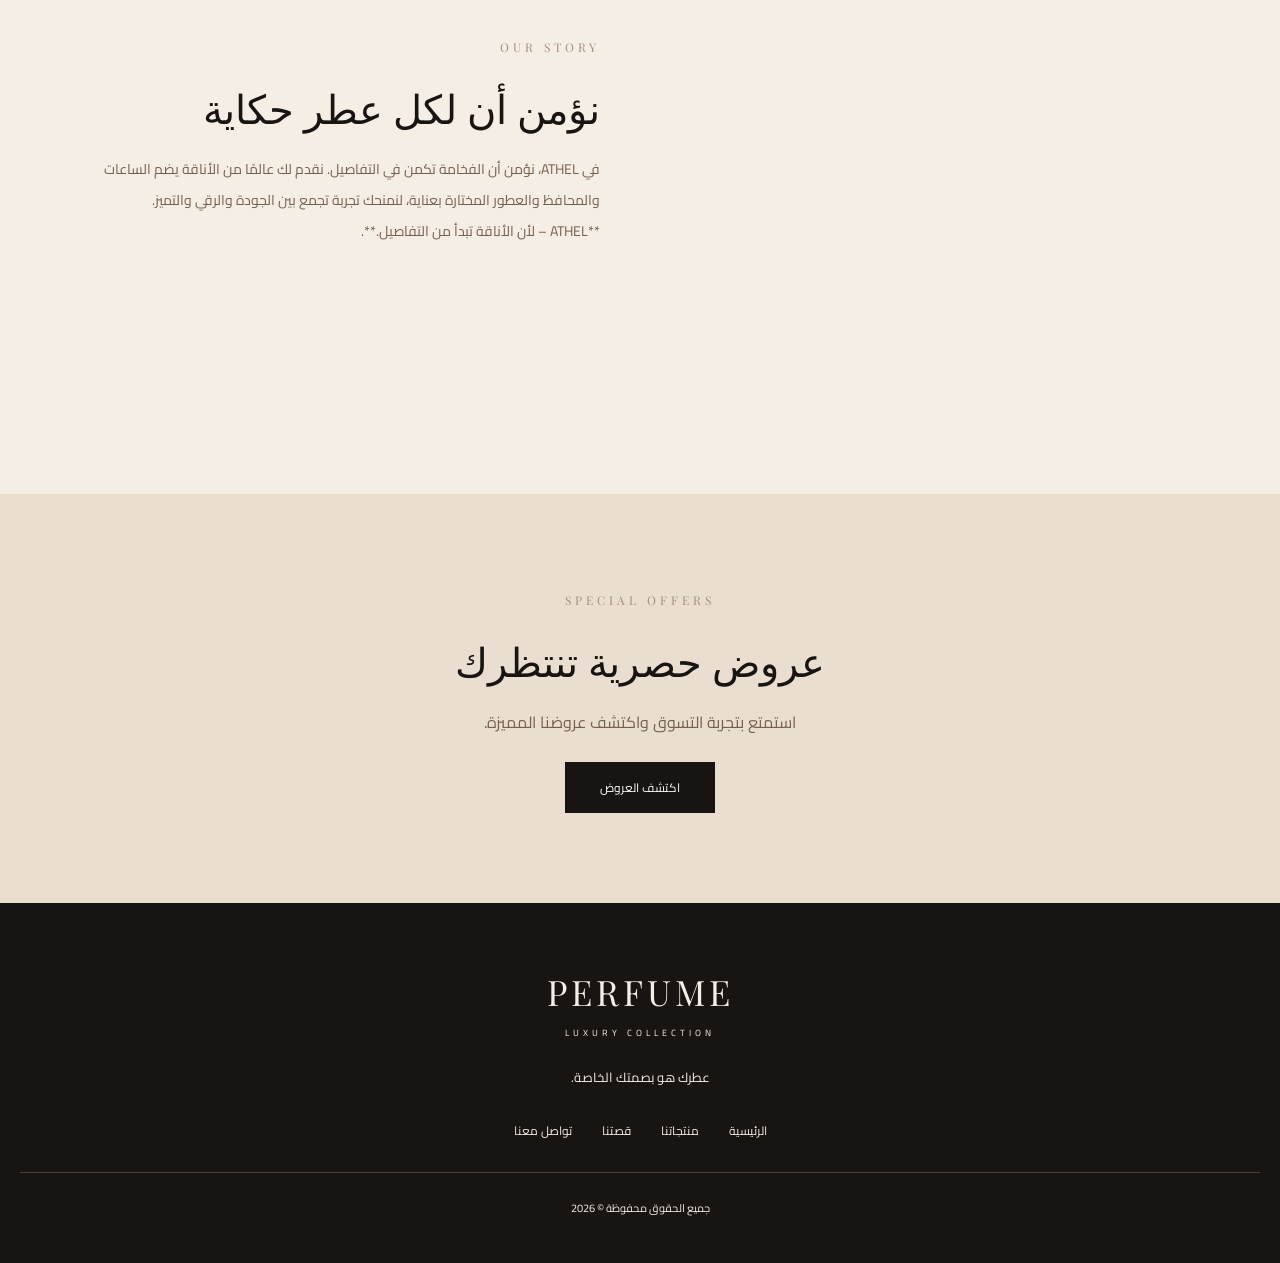
==== commit 0d27c5e1: "Add files via upload" ====
--- a/index.html
+++ b/index.html
@@ -41,10 +41,10 @@
 
             <div class="nav-actions">
 
-                <a href="#contact" class="search-btn">بحث</a>
+                <!-- <a href="#contact" class="search-btn">بحث</a> -->
 
                 <a href="#products" class="cart-btn">
-                    حقيبة التسوق
+                    الاكثر مبيعا    
                 </a>
 
             </div>
@@ -432,11 +432,11 @@
 
             <a href="#home">الرئيسية</a>
 
-            <a href="#products">منتجاتنا</a>
+            <a target="_blank" href="المنتجات.html">منتجاتنا</a>
 
             <a href="#about">قصتنا</a>
 
-            <a href="#contact">تواصل معنا</a>
+            <a href="https://wa.me/201154419037">تواصل معنا</a>
 
         </div>
 
--- a/athel.css
+++ b/athel.css
@@ -1327,6 +1327,25 @@
     background: var(--brown);
 }
 
+.new-badge {
+    position: absolute;
+    top: 15px;
+    right: 15px;
+    background: linear-gradient(135deg, #c9a96e, #e8d5a5);
+    color: #111;
+    padding: 6px 15px;
+    font-size: 11px;
+    font-weight: bold;
+    letter-spacing: 2px;
+    border-radius: 3px;
+    z-index: 5;
+    box-shadow: 0 3px 10px rgba(0,0,0,0.2);
+}
+
+/* لازم الكارت يكون position relative */
+.product-card {
+    position: relative;
+}
 
 /* ==========================
    14. RESPONSIVE
